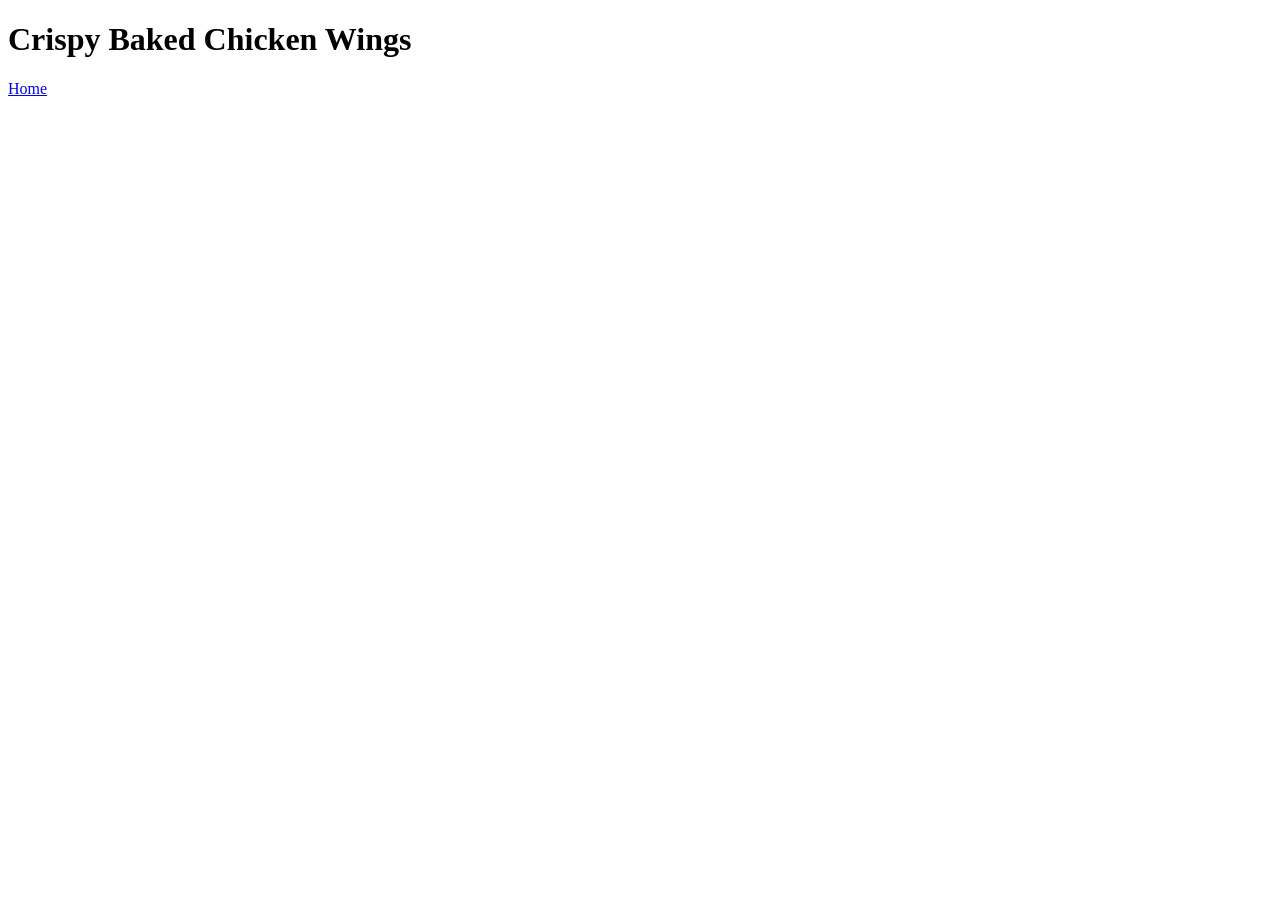
==== recipes/chicken-wings.html @ ae98c2b0 "Added index.html file, first recipe page and an image of the first recipe. Allows viewers to navigat" ====
<!DOCTYPE html>
<html lang="en">
<head>
    <meta charset="UTF-8">
    <meta name="viewport" content="width=device-width, initial-scale=1.0">
    <title>Chicken Wings Recipe</title>
</head>
<body>
    <h1>Crispy Baked Chicken Wings</h1>
    <a href="../index.html">Home</a>
</body>
</html>
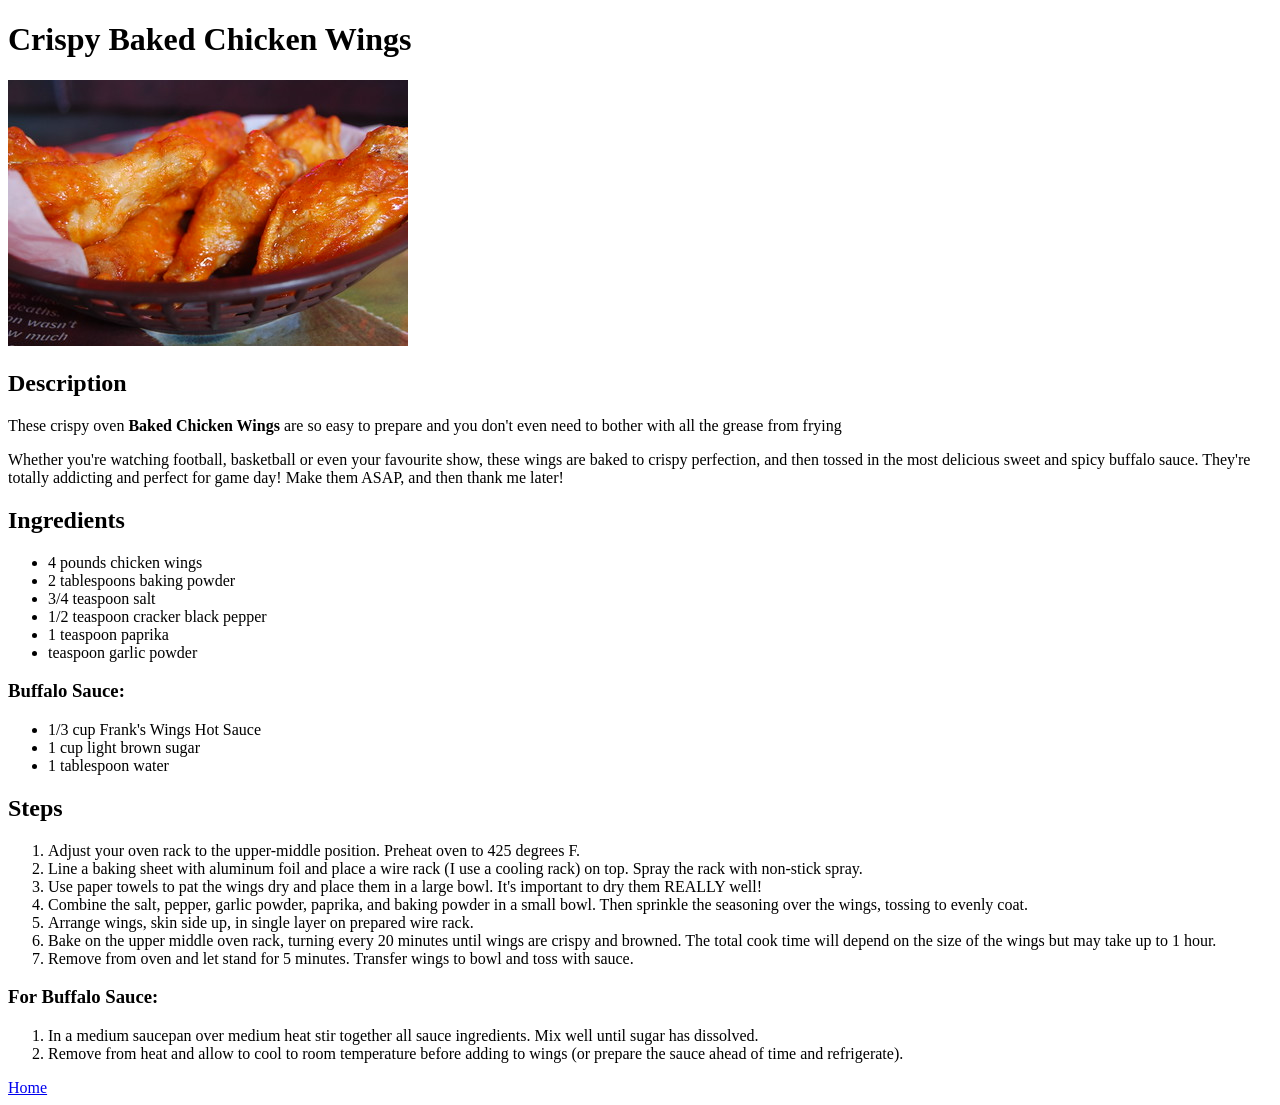
==== commit 99724e68: "Finished Chicken Wing recipe page. Added a picture of the finished product, description of the recip" ====
--- a/recipes/chicken-wings.html
+++ b/recipes/chicken-wings.html
@@ -7,6 +7,44 @@
 </head>
 <body>
     <h1>Crispy Baked Chicken Wings</h1>
+    <img src="../images/chicken-wings.jpg" alt="Picture of Chicken Wings">
+    <h2>Description</h2>
+    <p>These crispy oven <strong>Baked Chicken Wings</strong> are so easy to prepare and you 
+        don't even need to bother with all the grease from frying</p>
+    <p>Whether you're watching football, basketball or even your favourite show, these wings 
+        are baked to crispy perfection, and then tossed in the most delicious sweet and spicy 
+        buffalo sauce. They're totally addicting and perfect for game day! Make them ASAP, and 
+        then thank me later!</p>
+    <h2>Ingredients</h2>
+    <ul>
+        <li>4 pounds chicken wings</li>
+        <li>2 tablespoons baking powder</li>
+        <li>3/4 teaspoon salt</li>
+        <li>1/2 teaspoon cracker black pepper</li>
+        <li>1 teaspoon paprika</li>
+        <li> teaspoon garlic powder</li>
+    </ul>
+    <h3>Buffalo Sauce:</h3>
+    <ul>
+        <li>1/3 cup Frank's Wings Hot Sauce</li>
+        <li>1 cup light brown sugar</li>
+        <li>1 tablespoon water</li>
+    </ul>
+    <h2>Steps</h2>
+    <ol>
+        <li>Adjust your oven rack to the upper-middle position. Preheat oven to 425 degrees F. </li>
+        <li>Line a baking sheet with aluminum foil and place a wire rack (I use a cooling rack) on top. Spray the rack with non-stick spray.</li>
+        <li>Use paper towels to pat the wings dry and place them in a large bowl. It's important to dry them REALLY well!</li>
+        <li>Combine the salt, pepper, garlic powder, paprika, and baking powder in a small bowl. Then sprinkle the seasoning over the wings, tossing to evenly coat.</li>
+        <li>Arrange wings, skin side up, in single layer on prepared wire rack.</li>
+        <li>Bake on the upper middle oven rack, turning every 20 minutes until wings are crispy and browned. The total cook time will depend on the size of the wings but may take up to 1 hour.</li>
+        <li>Remove from oven and let stand for 5 minutes. Transfer wings to bowl and toss with sauce.</li>
+    </ol>
+    <h3>For Buffalo Sauce:</h3>
+    <ol>
+        <li>In a medium saucepan over medium heat stir together all sauce ingredients. Mix well until sugar has dissolved. </li>
+        <li>Remove from heat and allow to cool to room temperature before adding to wings (or prepare the sauce ahead of time and refrigerate).</li>
+    </ol>
     <a href="../index.html">Home</a>
 </body>
 </html>
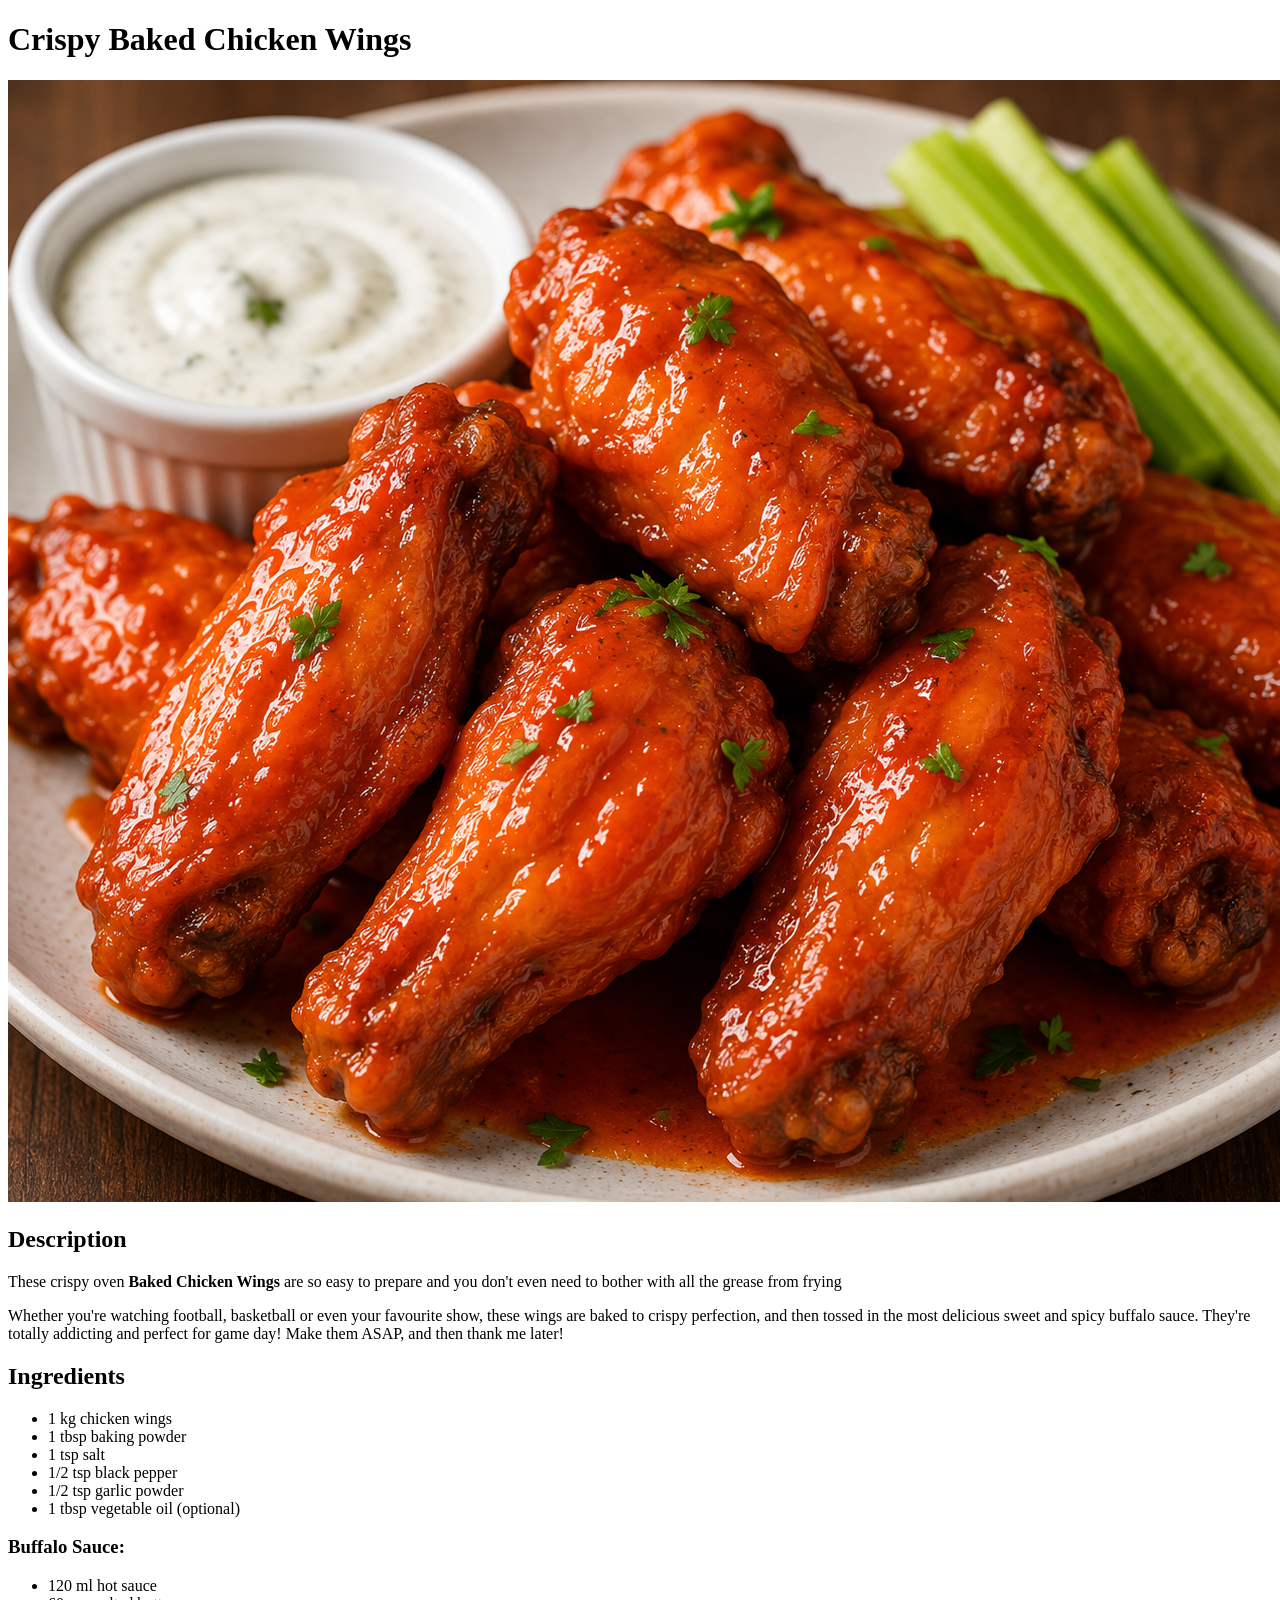
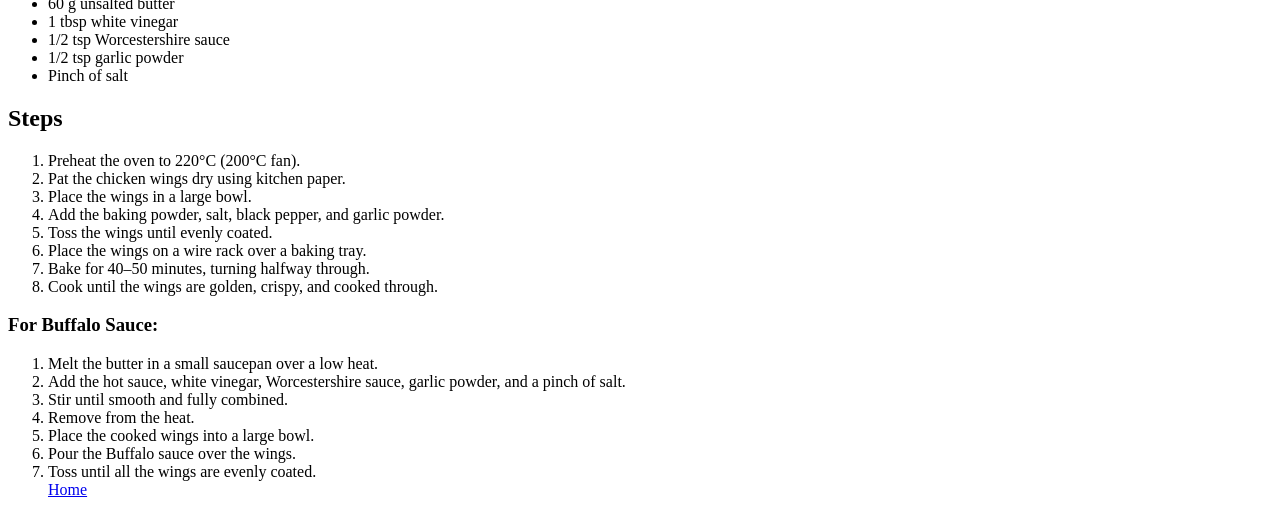
==== commit a2cae0f3: "Changed chicken wing recipe & image" ====
--- a/recipes/chicken-wings.html
+++ b/recipes/chicken-wings.html
@@ -7,7 +7,7 @@
 </head>
 <body>
     <h1>Crispy Baked Chicken Wings</h1>
-    <img src="../images/chicken-wings.jpg" alt="Picture of Chicken Wings">
+    <img src="../images/chicken-wings.png" alt="Picture of Chicken Wings">
     <h2>Description</h2>
     <p>These crispy oven <strong>Baked Chicken Wings</strong> are so easy to prepare and you 
         don't even need to bother with all the grease from frying</p>
@@ -17,34 +17,42 @@
         then thank me later!</p>
     <h2>Ingredients</h2>
     <ul>
-        <li>4 pounds chicken wings</li>
-        <li>2 tablespoons baking powder</li>
-        <li>3/4 teaspoon salt</li>
-        <li>1/2 teaspoon cracker black pepper</li>
-        <li>1 teaspoon paprika</li>
-        <li> teaspoon garlic powder</li>
+        <li>1 kg chicken wings</li>
+        <li>1 tbsp baking powder</li>
+        <li>1 tsp salt</li>
+        <li>1/2 tsp black pepper</li>
+        <li>1/2 tsp garlic powder</li>
+        <li>1 tbsp vegetable oil (optional)</li>
     </ul>
     <h3>Buffalo Sauce:</h3>
     <ul>
-        <li>1/3 cup Frank's Wings Hot Sauce</li>
-        <li>1 cup light brown sugar</li>
-        <li>1 tablespoon water</li>
+        <li>120 ml hot sauce</li>
+        <li>60 g unsalted butter</li>
+        <li>1 tbsp white vinegar</li>
+        <li>1/2 tsp Worcestershire sauce</li>
+        <li>1/2 tsp garlic powder</li>
+        <li>Pinch of salt</li>
     </ul>
     <h2>Steps</h2>
     <ol>
-        <li>Adjust your oven rack to the upper-middle position. Preheat oven to 425 degrees F. </li>
-        <li>Line a baking sheet with aluminum foil and place a wire rack (I use a cooling rack) on top. Spray the rack with non-stick spray.</li>
-        <li>Use paper towels to pat the wings dry and place them in a large bowl. It's important to dry them REALLY well!</li>
-        <li>Combine the salt, pepper, garlic powder, paprika, and baking powder in a small bowl. Then sprinkle the seasoning over the wings, tossing to evenly coat.</li>
-        <li>Arrange wings, skin side up, in single layer on prepared wire rack.</li>
-        <li>Bake on the upper middle oven rack, turning every 20 minutes until wings are crispy and browned. The total cook time will depend on the size of the wings but may take up to 1 hour.</li>
-        <li>Remove from oven and let stand for 5 minutes. Transfer wings to bowl and toss with sauce.</li>
+        <li>Preheat the oven to 220°C (200°C fan).</li>
+        <li>Pat the chicken wings dry using kitchen paper.</li>
+        <li>Place the wings in a large bowl.</li>
+        <li>Add the baking powder, salt, black pepper, and garlic powder.</li>
+        <li>Toss the wings until evenly coated.</li>
+        <li>Place the wings on a wire rack over a baking tray.</li>
+        <li>Bake for 40–50 minutes, turning halfway through.</li>
+        <li>Cook until the wings are golden, crispy, and cooked through.</li>
     </ol>
     <h3>For Buffalo Sauce:</h3>
     <ol>
-        <li>In a medium saucepan over medium heat stir together all sauce ingredients. Mix well until sugar has dissolved. </li>
-        <li>Remove from heat and allow to cool to room temperature before adding to wings (or prepare the sauce ahead of time and refrigerate).</li>
-    </ol>
+        <li>Melt the butter in a small saucepan over a low heat.</li>
+        <li>Add the hot sauce, white vinegar, Worcestershire sauce, garlic powder, and a pinch of salt.</li>
+        <li>Stir until smooth and fully combined.</li>
+        <li>Remove from the heat.</li>
+        <li>Place the cooked wings into a large bowl.</li>
+        <li>Pour the Buffalo sauce over the wings.</li>
+        <li>Toss until all the wings are evenly coated.</li>
     <a href="../index.html">Home</a>
 </body>
 </html>
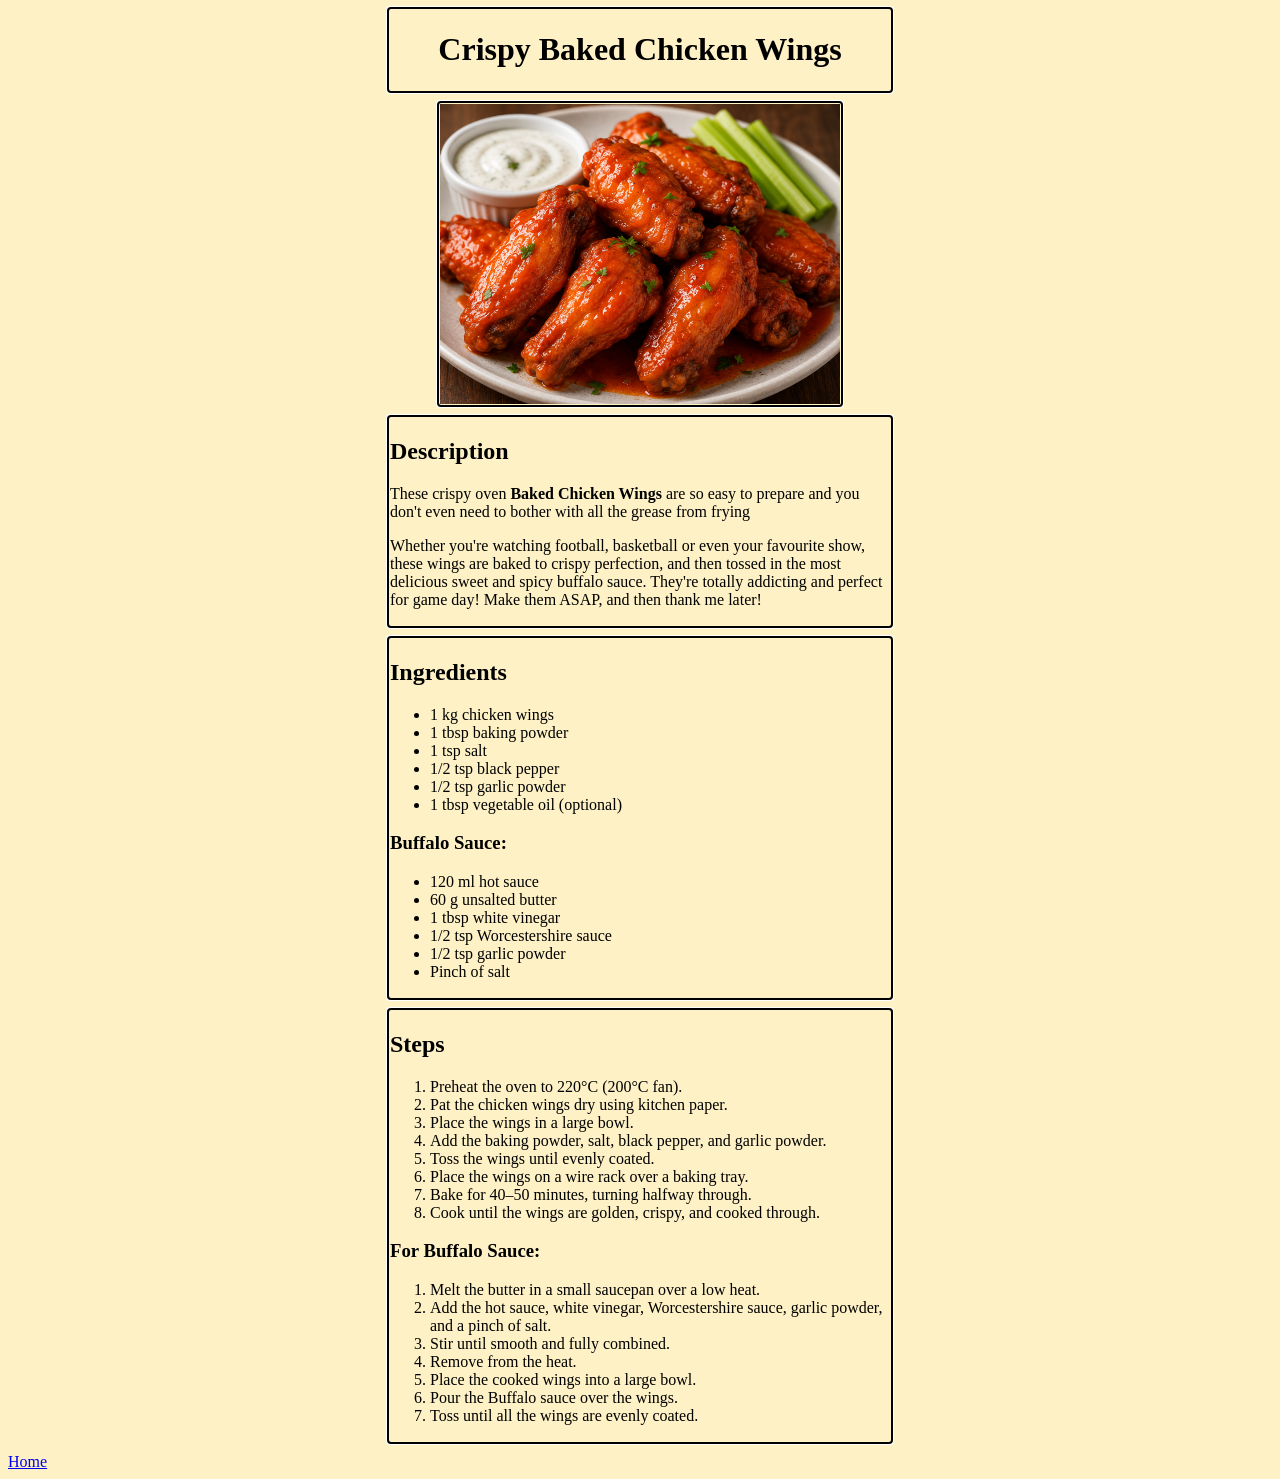
==== commit 40bdfdf3: "Added styles to recipe pages" ====
--- a/recipes/chicken-wings.html
+++ b/recipes/chicken-wings.html
@@ -4,17 +4,21 @@
     <meta charset="UTF-8">
     <meta name="viewport" content="width=device-width, initial-scale=1.0">
     <title>Chicken Wings Recipe</title>
+    <link rel="stylesheet" href="../style.css">
 </head>
 <body>
-    <h1>Crispy Baked Chicken Wings</h1>
-    <img src="../images/chicken-wings.png" alt="Picture of Chicken Wings">
-    <h2>Description</h2>
-    <p>These crispy oven <strong>Baked Chicken Wings</strong> are so easy to prepare and you 
+    <div class="title"><h1>Crispy Baked Chicken Wings</h1></div>
+    <div class="image"><img src="../images/chicken-wings.png" alt="Picture of Chicken Wings" height="300" width="400"></div>
+    <div class="description">
+        <h2>Description</h2>
+        <p>These crispy oven <strong>Baked Chicken Wings</strong> are so easy to prepare and you 
         don't even need to bother with all the grease from frying</p>
-    <p>Whether you're watching football, basketball or even your favourite show, these wings 
+        <p>Whether you're watching football, basketball or even your favourite show, these wings 
         are baked to crispy perfection, and then tossed in the most delicious sweet and spicy 
         buffalo sauce. They're totally addicting and perfect for game day! Make them ASAP, and 
         then thank me later!</p>
+    </div>
+    <div class="ingredients">
     <h2>Ingredients</h2>
     <ul>
         <li>1 kg chicken wings</li>
@@ -33,26 +37,30 @@
         <li>1/2 tsp garlic powder</li>
         <li>Pinch of salt</li>
     </ul>
-    <h2>Steps</h2>
-    <ol>
-        <li>Preheat the oven to 220°C (200°C fan).</li>
-        <li>Pat the chicken wings dry using kitchen paper.</li>
-        <li>Place the wings in a large bowl.</li>
-        <li>Add the baking powder, salt, black pepper, and garlic powder.</li>
-        <li>Toss the wings until evenly coated.</li>
-        <li>Place the wings on a wire rack over a baking tray.</li>
-        <li>Bake for 40–50 minutes, turning halfway through.</li>
-        <li>Cook until the wings are golden, crispy, and cooked through.</li>
-    </ol>
-    <h3>For Buffalo Sauce:</h3>
-    <ol>
-        <li>Melt the butter in a small saucepan over a low heat.</li>
-        <li>Add the hot sauce, white vinegar, Worcestershire sauce, garlic powder, and a pinch of salt.</li>
-        <li>Stir until smooth and fully combined.</li>
-        <li>Remove from the heat.</li>
-        <li>Place the cooked wings into a large bowl.</li>
-        <li>Pour the Buffalo sauce over the wings.</li>
-        <li>Toss until all the wings are evenly coated.</li>
+    </div>
+    <div class="steps">
+        <h2>Steps</h2>
+        <ol>
+            <li>Preheat the oven to 220°C (200°C fan).</li>
+            <li>Pat the chicken wings dry using kitchen paper.</li>
+            <li>Place the wings in a large bowl.</li>
+            <li>Add the baking powder, salt, black pepper, and garlic powder.</li>
+            <li>Toss the wings until evenly coated.</li>
+            <li>Place the wings on a wire rack over a baking tray.</li>
+            <li>Bake for 40–50 minutes, turning halfway through.</li>
+            <li>Cook until the wings are golden, crispy, and cooked through.</li>
+        </ol>
+        <h3>For Buffalo Sauce:</h3>
+        <ol>
+            <li>Melt the butter in a small saucepan over a low heat.</li>
+            <li>Add the hot sauce, white vinegar, Worcestershire sauce, garlic powder, and a pinch of salt.</li>
+            <li>Stir until smooth and fully combined.</li>
+            <li>Remove from the heat.</li>
+            <li>Place the cooked wings into a large bowl.</li>
+            <li>Pour the Buffalo sauce over the wings.</li>
+            <li>Toss until all the wings are evenly coated.</li>
+        </ol>
+    </div>
     <a href="../index.html">Home</a>
 </body>
 </html>
--- a/style.css
+++ b/style.css
@@ -0,0 +1,25 @@
+body {
+    background-color: #FDF1C5;
+    font-family: 'Times New Roman', Times, serif;
+} 
+.title,
+.description,
+.ingredients,
+.steps {
+    width: 500px;
+    margin: auto;
+    margin-bottom: 10px;
+    padding: 2px;
+    outline: auto;
+}
+.title {
+    text-align: center;
+}
+.image {
+    height: 300px;
+    width: 400px;
+    margin: auto;
+    margin-bottom: 10px;
+    outline: auto;
+    padding: 2px;
+}
